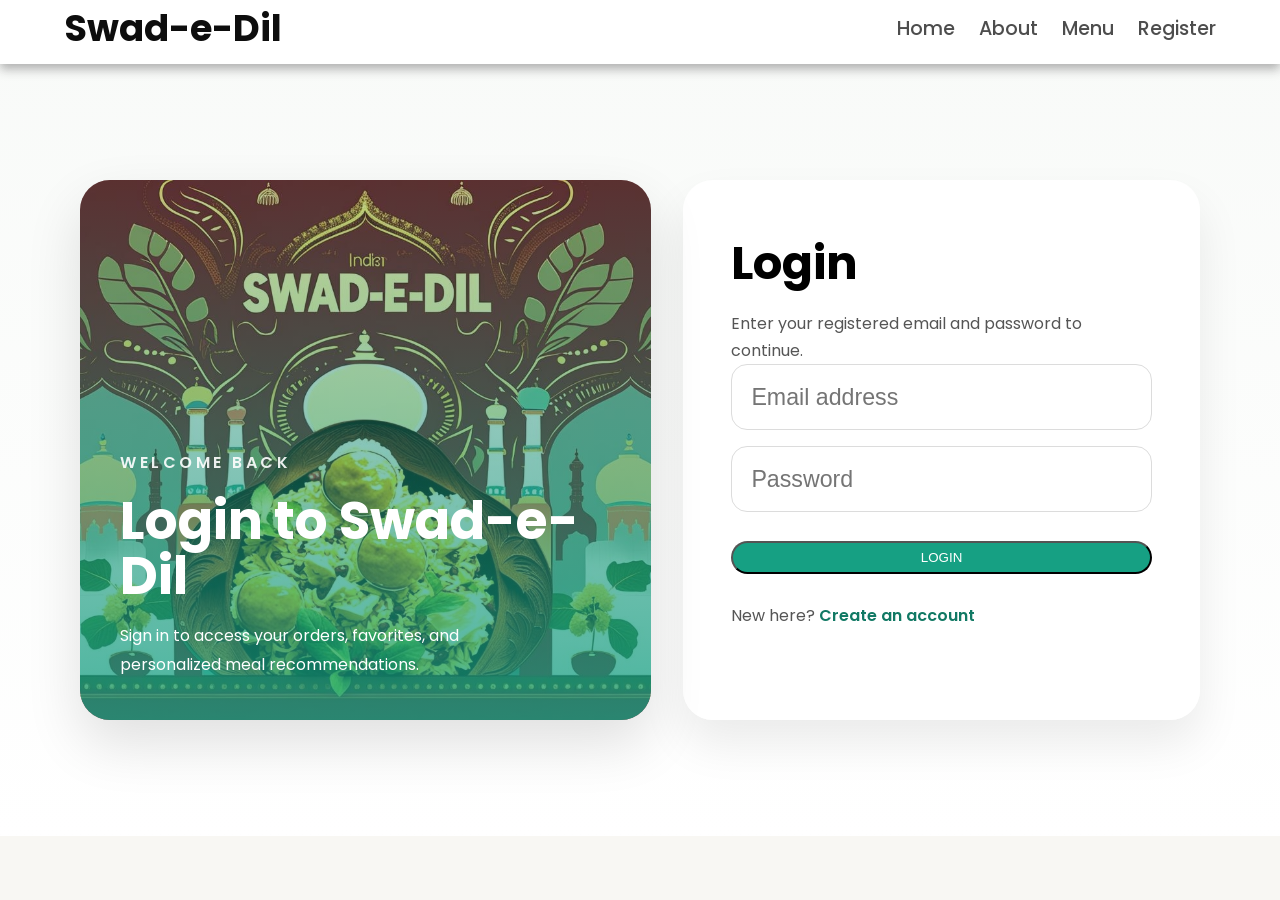
==== login.html @ 3ba06d09 "update the code" ====
<!DOCTYPE html>
<html lang="en">

<head>
  <meta charset="UTF-8" />
  <meta http-equiv="X-UA-Compatible" content="IE=edge" />
  <meta name="viewport" content="width=device-width, initial-scale=1.0" />
  <title>Login | Swad-e-Dil</title>
  <link rel="icon" type="image/jpeg" href="assets/Swad-e-dil_Logo.jpg" />
  <link rel="preconnect" href="https://fonts.googleapis.com" />
  <link rel="preconnect" href="https://fonts.gstatic.com" crossorigin />
  <link href="https://fonts.googleapis.com/css2?family=Poppins:wght@400;500;600;700&display=swap" rel="stylesheet" />
  <link rel="stylesheet" href="css/style.css" />
  <link rel="stylesheet" href="https://cdnjs.cloudflare.com/ajax/libs/font-awesome/6.5.0/css/all.min.css" />
</head>

<body>
  <nav class="navbar">
    <div class="navbar-container container">
      <input type="checkbox" id="menu-toggle" />
      <label for="menu-toggle" class="hamburger-lines" aria-label="Toggle navigation menu">
        <span class="line line1"></span>
        <span class="line line2"></span>
        <span class="line line3"></span>
      </label>
      <ul class="menu-items">
        <li><a href="index.html#home">Home</a></li>
        <li><a href="index.html#about">About</a></li>
        <li><a href="index.html#food-menu">Menu</a></li>
        <li><a href="register.html">Register</a></li>
      </ul>
      <h1 class="logo">Swad-e-Dil</h1>
    </div>
  </nav>

  <section class="auth-page">
    <div class="auth-container container">
      <div class="auth-layout">
        <div class="auth-hero">
          <img src="assets/portfolio banner.jpg" alt="Swad-e-Dil food presentation" />
          <div class="hero-overlay">
            <p>Welcome back</p>
            <h2>Login to Swad-e-Dil</h2>
            <p>Sign in to access your orders, favorites, and personalized meal recommendations.</p>
          </div>
        </div>
        <div class="auth-panel">
          <h2>Login</h2>
          <p class="form-subtitle">Enter your registered email and password to continue.</p>
          <form id="login-form" novalidate>
            <input type="email" id="login-email" placeholder="Email address" required />
            <input type="password" id="login-password" placeholder="Password" required />
            <button type="submit" class="btn btn-primary">Login</button>
          </form>
          <p class="auth-footer">New here? <a href="register.html">Create an account</a></p>
        </div>
      </div>
    </div>
  </section>

  <div id="toast" class="toast-message hidden"></div>
  <script src="js/main.js" defer></script>
</body>

</html>
---- css/style.css ----
/* RESET */
*,
*::after,
*::before {
  box-sizing: border-box;
  padding: 0;
  margin: 0;
}

html {
  scroll-behavior: smooth;
}

.html {
  font-size: 62.5%;
}

body {
  font-family: "Poppins", sans-serif;
  background: #f8f7f3;
}

/* UTILITY CLASSES */
.container {
  max-width: 1200px;
  width: 90%;
  margin: auto;
}

.btn {
  display: inline-block;
  padding: 0.5em 1.5em;
  text-decoration: none;
  border-radius: 50px;
  cursor: pointer;
  outline: none;
  margin-top: 1em;
  text-transform: uppercase;
  font-weight: small;
}

.btn-primary {
  color: #fff;
  background: #16a083;
}

.btn-primary:hover {
  background: #117964;
  transition: background 0.3s ease-in-out;
}

.btn-secondary {
  display: inline-block;
  padding: 0.55em 1.5em;
  text-decoration: none;
  border-radius: 50px;
  cursor: pointer;
  outline: none;
  margin-top: 1em;
  background: #444;
  color: #fff;
  border: 1px solid transparent;
  transition: all 0.25s ease;
}

.btn-secondary:hover {
  background: #2f2f2f;
}

.auth-actions {
  display: flex;
  gap: 0.8rem;
  align-items: center;
}

.auth-page {
  padding: 8rem 0 4rem;
  min-height: calc(100vh - 64px);
  background: linear-gradient(180deg, #f8faf8 0%, #fff 100%);
  display: flex;
  align-items: center;
}

.auth-container {
  display: flex;
  justify-content: center;
  align-items: center;
  width: 100%;
}

.auth-layout {
  display: grid;
  grid-template-columns: 1.05fr 0.95fr;
  gap: 2rem;
  width: min(1120px, 100%);
}

.auth-hero {
  position: relative;
  min-height: 540px;
  border-radius: 30px;
  overflow: hidden;
  box-shadow: 0 24px 55px rgba(0, 0, 0, 0.12);
}

.auth-hero img {
  width: 100%;
  height: 100%;
  object-fit: cover;
  display: block;
}

.hero-overlay {
  position: absolute;
  inset: 0;
  background: linear-gradient(180deg, rgba(18, 83, 65, 0.24), rgba(22, 160, 131, 0.78));
  color: #ffffff;
  display: flex;
  flex-direction: column;
  justify-content: flex-end;
  gap: 1.2rem;
  padding: 2.5rem;
}

.hero-overlay p:first-child {
  text-transform: uppercase;
  letter-spacing: 0.22em;
  font-weight: 600;
  opacity: 0.9;
}

.hero-overlay h2 {
  font-size: 3.25rem;
  margin: 0;
  line-height: 1.05;
}

.hero-overlay p:last-child {
  max-width: 360px;
  line-height: 1.8;
}

.auth-panel {
  width: 100%;
  padding: 3rem;
  background: rgba(255, 255, 255, 0.98);
  border-radius: 30px;
  box-shadow: 0 24px 45px rgba(0, 0, 0, 0.08);
}

.auth-panel h2 {
  font-size: 2.9rem;
  margin-bottom: 0.75rem;
}

.form-subtitle {
  color: #5e6f61;
  margin-bottom: 2rem;
  line-height: 1.75;
}

.auth-panel p {
  color: #555;
  margin-bottom: 0;
  line-height: 1.7;
}

.auth-panel form {
  display: grid;
  gap: 1rem;
}

.auth-panel input {
  width: 100%;
  padding: 1.15rem 1.2rem;
  border-radius: 16px;
  border: 1px solid #dcdcdc;
  outline: none;
  font-size: 1.45rem;
  transition: border-color 0.25s ease, box-shadow 0.25s ease;
}

.auth-panel input:focus {
  border-color: #117964;
  box-shadow: 0 0 0 4px rgba(17, 121, 100, 0.1);
}

.auth-footer {
  margin-top: 1.75rem;
  color: #555;
}

.auth-footer a {
  color: #117964;
  font-weight: 600;
}

@media (max-width: 1024px) {
  .auth-layout {
    grid-template-columns: 1fr;
  }

  .auth-hero {
    min-height: 380px;
  }
}

@media (max-width: 900px) {
  .auth-page {
    padding-top: 6rem;
  }

  .auth-actions {
    width: 100%;
    justify-content: flex-end;
  }
}

.auth-footer a {
  color: #117964;
  text-decoration: none;
  font-weight: 600;
}

.dashboard-page {
  padding: 10rem 0 4rem 0;
  min-height: 100vh;
  background: #f7faf4;
}

.dashboard-header {
  padding: 2rem 0;
}

.dashboard-header .small {
  color: #666;
  font-weight: 600;
  margin-bottom: 0.5rem;
}

.dashboard-header h1 {
  font-size: 3.4rem;
  margin-bottom: 0.75rem;
}

.dashboard-grid {
  display: grid;
  grid-template-columns: repeat(2, minmax(250px, 1fr));
  gap: 1.8rem;
  margin-top: 2rem;
}

.dashboard-card {
  background: #fff;
  border-radius: 24px;
  padding: 2rem;
  box-shadow: 0 18px 35px rgba(0, 0, 0, 0.08);
}

.dashboard-card h3 {
  margin-bottom: 1rem;
  font-size: 2rem;
}

.dashboard-card ul {
  list-style: disc inside;
  color: #555;
  line-height: 1.8;
}

.dashboard-card p {
  color: #555;
  line-height: 1.8;
}

@media (max-width: 1024px) {
  .navbar-container {
    flex-wrap: wrap;
    gap: 1rem;
  }

  .auth-actions {
    margin-left: auto;
  }

  .dashboard-grid {
    grid-template-columns: 1fr;
  }
}

.user-actions {
  display: flex;
  gap: 1rem;
  align-items: center;
}

.cart-btn {
  position: relative;
  background: #117964;
  color: #fff;
  border: none;
  padding: 0.8rem;
  border-radius: 50%;
  cursor: pointer;
  font-size: 1.2rem;
  transition: background 0.3s ease;
}

.cart-btn:hover {
  background: #0e5a4f;
}

.cart-count {
  position: absolute;
  top: -5px;
  right: -5px;
  background: #c0392b;
  color: #fff;
  border-radius: 50%;
  padding: 0.2rem 0.5rem;
  font-size: 0.8rem;
  font-weight: bold;
}

.profile-dropdown {
  position: relative;
}

.profile-btn {
  background: none;
  border: none;
  color: #444;
  cursor: pointer;
  display: flex;
  align-items: center;
  gap: 0.5rem;
  font-size: 1rem;
  padding: 0.5rem;
  border-radius: 8px;
  transition: background 0.3s ease;
}

.profile-btn:hover {
  background: rgba(17, 121, 100, 0.1);
}

.profile-menu {
  position: absolute;
  top: 100%;
  right: 0;
  background: #fff;
  border: 1px solid #ddd;
  border-radius: 8px;
  box-shadow: 0 8px 16px rgba(0, 0, 0, 0.1);
  min-width: 150px;
  display: none;
  z-index: 100;
}

.profile-menu a,
.profile-menu button {
  display: block;
  width: 100%;
  padding: 0.75rem 1rem;
  text-decoration: none;
  color: #444;
  border: none;
  background: none;
  text-align: left;
  cursor: pointer;
  transition: background 0.3s ease;
}

.profile-menu a:hover,
.profile-menu button:hover {
  background: #f5f5f5;
}

.add-to-cart-btn {
  background: #117964;
  color: #fff;
  border: none;
  padding: 0.5rem 1rem;
  border-radius: 8px;
  cursor: pointer;
  font-size: 0.9rem;
  margin-top: 0.5rem;
  transition: background 0.3s ease;
}

.add-to-cart-btn:hover {
  background: #0e5a4f;
}

.cart-modal {
  position: fixed;
  top: 0;
  left: 0;
  width: 100%;
  height: 100%;
  background: rgba(0, 0, 0, 0.5);
  display: none;
  justify-content: center;
  align-items: center;
  z-index: 1000;
}

.cart-content {
  background: #fff;
  border-radius: 12px;
  width: 90%;
  max-width: 500px;
  max-height: 80vh;
  overflow-y: auto;
}

.cart-header {
  display: flex;
  justify-content: space-between;
  align-items: center;
  padding: 1rem;
  border-bottom: 1px solid #ddd;
}

.close-btn {
  background: none;
  border: none;
  font-size: 1.5rem;
  cursor: pointer;
}

.cart-items {
  padding: 1rem;
  max-height: 300px;
  overflow-y: auto;
}

.cart-item {
  display: flex;
  justify-content: space-between;
  align-items: center;
  padding: 0.5rem 0;
  border-bottom: 1px solid #eee;
}

.cart-item:last-child {
  border-bottom: none;
}

.cart-item-info {
  flex: 1;
}

.cart-item-controls {
  display: flex;
  align-items: center;
  gap: 0.5rem;
}

.cart-item-controls button {
  background: #ddd;
  border: none;
  padding: 0.2rem 0.5rem;
  cursor: pointer;
  border-radius: 4px;
}

.payment-section {
  padding: 1rem;
  border-top: 1px solid #ddd;
  background: #f9f9f9;
}

.payment-section h4 {
  margin: 0 0 1rem 0;
  color: #333;
  font-size: 1.1rem;
}

.payment-methods {
  display: grid;
  grid-template-columns: 1fr 1fr;
  gap: 0.5rem;
}

.payment-option {
  display: flex;
  align-items: center;
  padding: 0.75rem;
  border: 2px solid #e0e0e0;
  border-radius: 8px;
  cursor: pointer;
  transition: all 0.3s ease;
  background: white;
}

.payment-option:hover {
  border-color: #ffd700;
  background: #fffef7;
}

.payment-option input[type="radio"] {
  display: none;
}

.payment-option input[type="radio"]:checked + i + span {
  color: #ffd700;
  font-weight: bold;
}

.payment-option input[type="radio"]:checked ~ * {
  color: #ffd700;
}

.payment-option {
  position: relative;
  margin-right: 0.5rem;
  font-size: 1.2rem;
  color: #666;
  transition: color 0.3s ease;
}

.payment-option span {
  font-size: 0.9rem;
  color: #666;
  transition: color 0.3s ease;
}

@media (max-width: 600px) {
  .payment-methods {
    grid-template-columns: 1fr;
  }

  .payment-option {
    padding: 0.6rem;
  }

  .payment-option i {
    font-size: 1rem;
  }

  .payment-option span {
    font-size: 0.85rem;
  }
}

.cart-footer {
  padding: 1rem;
  border-top: 1px solid #ddd;
  display: flex;
  justify-content: space-between;
  align-items: center;
}

@media (max-width: 900px) {
  .user-actions {
    flex-direction: column;
    gap: 0.5rem;
  }

  .profile-menu {
    right: auto;
    left: 0;
  }
}

/* GLOW EFFECTS */
.glow-on-hover {
  transition: box-shadow 0.3s ease-in-out;
}

.glow-on-hover:hover {
  box-shadow: 0 0 10px rgba(255, 215, 0, 0.6),
    0 0 20px rgba(255, 215, 0, 0.5),
    0 0 30px rgba(255, 215, 0, 0.4);
}

.main-card-title {
  position: relative;
  transition: text-shadow 0.3s ease-in-out;
}

.main-card-title:hover {
  text-shadow: 0 0 5px #ffd700, 0 0 10px #ffd700;
}

/* NAVBAR DESIGNING */
.navbar input[type="checkbox"],
.navbar .hamburger-lines {
  display: none;
}

.hamburger-lines {
  display: flex;
  flex-direction: column;
  justify-content: space-between;
  width: 2.2rem;
  height: 1.8rem;
  cursor: pointer;
}

.hamburger-lines .line {
  display: block;
  width: 100%;
  height: 3px;
  border-radius: 3px;
  background: #444;
  transition: transform 0.3s ease, opacity 0.3s ease;
}

.navbar {
  box-shadow: 0px 5px 10px 0px #aaa;
  position: fixed;
  width: 100%;
  background: #fff;
  color: #000;
  opacity: 0.95;
  height: 64px;
  z-index: 12;
}

.navbar-container {
  display: flex;
  justify-content: space-between;
  height: 64px;
  align-items: center;
}

.menu-items {
  order: 2;
  display: flex;
}

.menu-items li {
  list-style: none;
  margin-left: 1.5rem;
  margin-bottom: 0.5rem;
  font-size: 1.2rem;
}

.menu-items a {
  text-decoration: none;
  color: #444;
  font-weight: 500;
  transition: color 0.3s ease-in-out;
}

.menu-items a:hover {
  color: #117964;
}

.logo {
  order: 1;
  font-size: 2.3rem;
  margin-bottom: 0.5rem;
}

/* SHOWCASE SITE */
.showcase-area {
  height: 50vh;
  background: linear-gradient(rgba(240, 240, 240, 0.144),
      rgba(255, 255, 255, 0.336)),
    url("assets/cover\ photo.jpg");
  background-size: cover;
  background-position: center;
  background-repeat: no-repeat;
}

.showcase-container {
  display: flex;
  flex-direction: column;
  align-items: center;
  justify-content: center;
  height: 100%;
  font-size: 1.6rem;
}

.main-title {
  text-transform: uppercase;
  margin-top: 1.5em;
}

/* ABOUT US */
#about {
  padding: 50px 0;
  background: #f5f5f7;
}

.about-wrapper {
  display: flex;
  flex-wrap: wrap;
}

#about h2 {
  font-size: 2.3rem;
}

#about p {
  font-size: 1.2rem;
  color: #555;
}

#about .small {
  font-size: 1.2rem;
  color: #666;
  font-weight: 600;
}

.about-img {
  flex: 1 1 400px;
  padding: 30px;
  transform: translateX(150%);
  animation: about-img-animation 1s ease-in-out forwards;
}

@keyframes about-img-animation {
  100% {
    transform: translate(0);
  }
}

.about-text {
  flex: 1 1 400px;
  padding: 30px;
  margin: auto;
  transform: translate(-150%);
  animation: about-text-animation 1s ease-in-out forwards;
}

@keyframes about-text-animation {
  100% {
    transform: translate(0);
  }
}

.about-img img {
  display: block;
  height: 400px;
  max-width: 100%;
  margin: auto;
  object-fit: cover;
  object-position: right;
}

/* FOOD CATEGORY */
#food {
  padding: 5rem 0 10rem 0;
}

#food h2 {
  text-align: center;
  font-size: 2.5rem;
  font-weight: 400;
  margin-bottom: 40px;
  text-transform: uppercase;
  color: #555;
}

.food-container {
  display: flex;
  justify-content: space-between;
}

.food-container img {
  display: block;
  width: 100%;
  margin: auto;
  max-height: 300px;
  object-fit: cover;
  object-position: center;
}

.img-container {
  margin: 0 1rem;
  position: relative;
}

.img-content {
  position: absolute;
  top: 70%;
  left: 50%;
  transform: translate(-50%, -50%);
  opacity: 0;
  z-index: 2;
  text-align: center;
  transition: all 0.3s ease-in-out 0.1s;
}

.img-content h3 {
  color: #fff;
  font-size: 2.2rem;
}

.img-content a {
  font-size: 1.2rem;
}

.img-container::after {
  content: "";
  display: block;
  position: absolute;
  top: 0;
  left: 0;
  width: 100%;
  height: 100%;
  background: rgba(0, 0, 0, 0.871);
  opacity: 0;
  z-index: 1;
  transform: scaleY(0);
  transform-origin: 100% 100%;
  transition: all 0.3s ease-in-out;
}

.img-container:hover::after {
  opacity: 1;
  transform: scaleY(1);
}

.img-container:hover .img-content {
  opacity: 1;
  top: 40%;
}

/* FOOD MENU CARDS */
.food-menu-heading {
  text-align: center;
  font-size: 3.4rem;
  font-weight: 400;
  color: #666;
}

.menu-tools {
  display: flex;
  justify-content: space-between;
  align-items: center;
  flex-wrap: wrap;
  gap: 1rem;
  margin-top: 1.5rem;
  padding-bottom: 1rem;
}

.menu-filter {
  display: flex;
  flex-wrap: wrap;
  gap: 0.75rem;
  justify-content: center;
}

.filter-btn {
  border: 1px solid #ddd;
  background: #f4f4f4;
  color: #444;
  border-radius: 50px;
  padding: 0.8rem 1.4rem;
  cursor: pointer;
  transition: all 0.25s ease;
}

.filter-btn:hover,
.filter-btn.active {
  background: #117964;
  color: #fff;
  border-color: #117964;
}

.menu-search input {
  width: 280px;
  max-width: 100%;
  padding: 0.95rem 1rem;
  border-radius: 50px;
  border: 1px solid #ddd;
  outline: none;
}

.food-menu-container {
  display: flex;
  flex-wrap: wrap;
  padding: 50px 0px 30px 0px;
}

.food-menu-container img {
  display: block;
  width: 250px;
  height: 250px;
  border-radius: 50%;
  object-fit: cover;
  object-position: center;
}

.food-menu-item {
  display: flex;
  flex: 1 1 600px;
  justify-content: space-evenly;
  margin-bottom: 3rem;
}

.food-description {
  margin: auto 1.5rem;
}

.food-title {
  font-size: 1.8rem;
  font-weight: 400;
  color: #444;
}

.food-description p {
  font-size: 1.4rem;
  color: #555;
  font-weight: 500;
}

.food-description .food-price {
  color: #117964;
  font-weight: 700;
}

/* TESTIMONIALS */
#testimonials {
  padding: 5rem 0;
  background: rgba(243, 243, 243);
}

.testimonial-title {
  text-align: center;
  font-size: 2.8rem;
  font-weight: 400;
  color: #555;
}

.testimonial-container {
  display: flex;
  justify-content: space-between;
  font-size: 1.4rem;
  padding: 1rem;
}

.testimonial-box {
  text-align: center;
  padding: 1rem;
}

.testimonial-box .checked {
  color: #ff9529;
}

.testimonial-box .testimonial-text {
  margin: 1rem 0;
  color: #444;
}

.customer-photo img {
  display: block;
  width: 150px;
  height: 150px;
  object-fit: cover;
  object-position: center;
  border-radius: 50%;
  margin: auto;
}

/* CONTACT FORM */
#contact {
  padding: 5rem 0;
  background: rgb(226, 226, 226);
}

.contact-container {
  display: flex;
  background: #fff;
}

.contact-img {
  width: 50%;
}

.contact-img img {
  display: block;
  height: 400px;
  width: 100%;
  object-position: center;
  object-fit: cover;
}

.form-container {
  padding: 1rem;
  width: 50%;
  margin: auto;
}

.form-container input,
.form-container textarea {
  display: block;
  width: 100%;
  border: none;
  border-bottom: 2px solid #ddd;
  padding: 1rem 0;
  outline: none;
  margin-bottom: 1rem;
  color: #444;
  font-weight: 500;
  resize: none;
}

.form-container h2 {
  font-size: 2.7rem;
  font-weight: 500;
  color: #444;
  margin-bottom: 1rem;
  margin-top: -1.2rem;
}

.form-container a {
  font-size: 1.3rem;
}

/* FOOTER SECTION */
footer {
  background: #222;
  color: #ccc;
  padding: 2rem;
  text-align: center;
}

.footer-content {
  display: flex;
  flex-wrap: wrap;
  justify-content: space-around;
  margin-bottom: 1rem;
}

footer ul {
  list-style: none;
  padding: 0;
  margin: 0;
}

footer li {
  margin: 5px 0;
}

footer a {
  color: #ccc;
  margin: 0 0.5rem;
  text-decoration: none;
}

footer .social-links {
  margin-top: 10px;
}

footer .social-links a {
  color: #ccc;
  font-size: 1.5rem;
  margin: 0 10px;
  transition: color 0.3s;
}

/* SOCIAL ICON COLORS */
.social-links a i {
  font-size: 20px;
  margin-right: 15px;
  transition: color 0.3s ease;
}

a.facebook i {
  color: #1877F2;
}

a.facebook:hover i {
  color: #0e5aaf;
}

a.instagram i {
  color: #E4405F;
}

a.instagram:hover i {
  color: #c32aa3;
}

a.x i {
  color: #000000;
}

a.x:hover i {
  color: #555555;
}

a.linkedin i {
  color: #0077B5;
}

a.linkedin:hover i {
  color: #005582;
}

a.whatsapp i {
  color: #25D366;
}

.toast-message {
  position: fixed;
  right: 1.5rem;
  bottom: 1.5rem;
  background: #117964;
  color: #fff;
  padding: 1rem 1.2rem;
  border-radius: 50px;
  box-shadow: 0 12px 25px rgba(0, 0, 0, 0.16);
  z-index: 100;
  opacity: 1;
  transform: translateY(0);
  transition: opacity 0.3s ease, transform 0.3s ease;
}

.toast-message.hidden {
  opacity: 0;
  transform: translateY(20px);
  pointer-events: none;
}

.toast-message.error {
  background: #c0392b;
}

.back-to-top {
  position: fixed;
  right: 1.5rem;
  bottom: 1.5rem;
  width: 45px;
  height: 45px;
  border: none;
  border-radius: 50%;
  background: #117964;
  color: #fff;
  cursor: pointer;
  display: flex;
  align-items: center;
  justify-content: center;
  box-shadow: 0 12px 25px rgba(0, 0, 0, 0.16);
  opacity: 0;
  visibility: hidden;
  transition: opacity 0.3s ease, transform 0.3s ease, visibility 0.3s ease;
}

.back-to-top.visible {
  opacity: 1;
  visibility: visible;
  transform: translateY(-5px);
}

.active-link {
  color: #117964 !important;
  font-weight: 700;
}

@media (max-width: 1024px) {
  .food-menu-container img {
    max-width: 320px;
  }
}

@media (max-width: 900px) {
  .navbar input[type="checkbox"],
  .navbar .hamburger-lines {
    display: block;
  }

  .navbar-container {
    justify-content: space-between;
  }

  .menu-items {
    display: none;
    position: absolute;
    top: 64px;
    left: 0;
    right: 0;
    background: #fff;
    padding: 2rem 1.5rem;
    flex-direction: column;
    gap: 1.2rem;
    box-shadow: 0 18px 35px rgba(0, 0, 0, 0.12);
    z-index: 10;
  }

  .menu-items li {
    margin-left: 0;
  }

  .navbar input[type="checkbox"]:checked + .hamburger-lines .line1 {
    transform: translateY(8px) rotate(45deg);
  }

  .navbar input[type="checkbox"]:checked + .hamburger-lines .line2 {
    opacity: 0;
  }

  .navbar input[type="checkbox"]:checked + .hamburger-lines .line3 {
    transform: translateY(-8px) rotate(-45deg);
  }

  .navbar input[type="checkbox"]:checked ~ .menu-items {
    display: flex;
  }

  .contact-container,
  .testimonial-container {
    flex-direction: column;
    gap: 2rem;
  }

  .contact-img,
  .form-container {
    width: 100%;
  }

  .food-menu-item {
    flex-direction: column;
    gap: 1.5rem;
  }

  .food-description {
    margin: 0;
  }
}

a.whatsapp:hover i {
  color: #128C7E;
}

/* MEDIA QUERIES */
@media (max-width: 768px) {
  .navbar {
    opacity: 0.95;
  }

  .navbar-container input[type="checkbox"],
  .navbar-container .hamburger-lines {
    display: block;
  }

  .navbar-container {
    display: block;
    position: relative;
    height: 64px;
  }

  .navbar-container input[type="checkbox"] {
    position: absolute;
    height: 32px;
    width: 30px;
    top: 20px;
    left: 20px;
    z-index: 5;
    opacity: 0;
  }

  .navbar-container .hamburger-lines {
    height: 23px;
    width: 35px;
    position: absolute;
    top: 17px;
    left: 20px;
    z-index: 2;
    display: flex;
    flex-direction: column;
    justify-content: space-between;
  }

  .navbar-container .hamburger-lines .line {
    height: 4px;
    width: 100%;
    border-radius: 10px;
    background: #333;
  }

  .navbar-container input:checked~.menu-items {
    transform: translateX(0);
  }

  .navbar-container input:checked~.hamburger-lines .line1 {
    transform: rotate(35deg);
  }

  .navbar-container input:checked~.hamburger-lines .line2 {
    transform: scaleY(0);
  }

  .navbar-container input:checked~.hamburger-lines .line3 {
    transform: rotate(-35deg);
  }

  .navbar .menu-items {
    padding-top: 100px;
    background: #fff;
    height: 100vh;
    max-width: 300px;
    transform: translate(-150%);
    flex-direction: column;
    margin-left: -40px;
    padding-left: 50px;
    transition: transform 0.5s ease-in-out;
    box-shadow: 5px 0px 10px 0px #aaa;
  }

  .navbar .menu-items li {
    margin-bottom: 1.5rem;
    font-size: 1.3rem;
    font-weight: 500;
  }

  .logo {
    position: absolute;
    top: 5px;
    right: 15px;
    font-size: 2rem;
  }

  .food-container {
    flex-direction: column;
    align-items: stretch;
  }

  .food-type:not(:last-child) {
    margin-bottom: 3rem;
  }

  .food-type {
    box-shadow: 5px 5px 10px 0 #aaa;
  }

  .img-container {
    margin: 0;
  }
}

@media (max-width: 500px) {
  html {
    font-size: 65%;
  }

  .navbar .menu-items li {
    font-size: 1.6rem;
  }

  .testimonial-container {
    flex-direction: column;
    text-align: center;
  }

  .food-menu-container img {
    margin: auto;
  }

  .food-menu-item {
    flex-direction: column;
    text-align: center;
  }

  .form-container {
    width: 90%;
  }

  .contact-container {
    flex-direction: column;
  }

  .contact-img {
    width: 90%;
    margin: 3rem auto;
  }

  .logo {
    top: 6px;
    right: 15px;
    font-size: 3rem;
  }

  .navbar .menu-items li {
    margin-bottom: 2.5rem;
    font-size: 1.8rem;
    font-weight: 500;
  }
}

@media (min-width: 769px) and (max-width: 1200px) {
  .img-container h3 {
    font-size: 1.5rem;
  }

  .img-container .btn {
    font-size: 0.7rem;
  }
}

@media (orientation: landscape) and (max-height: 500px) {
  .showcase-area {
    height: 50vmax;
  }
}
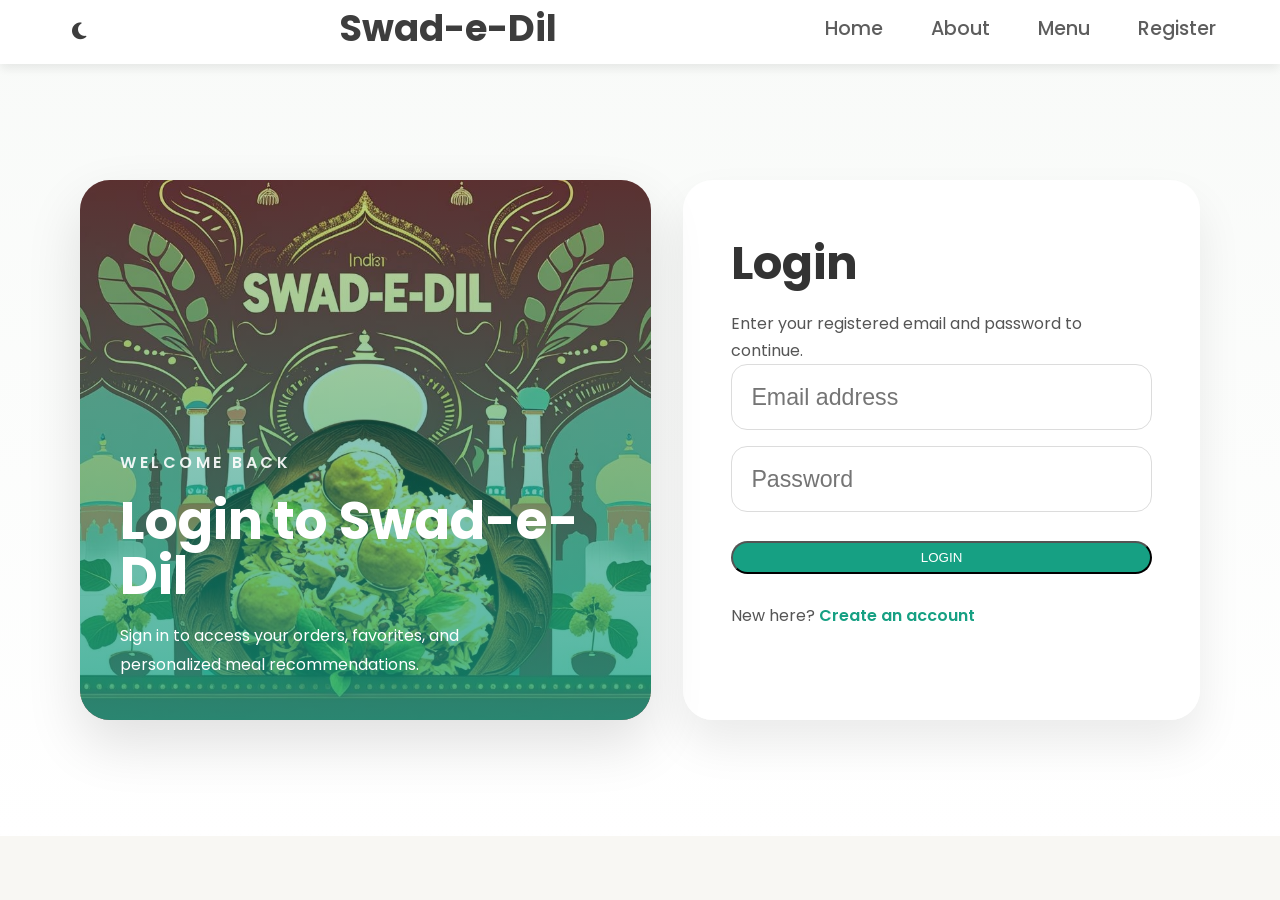
==== commit ef88a537: "update the code" ====
--- a/login.html
+++ b/login.html
@@ -11,6 +11,7 @@
   <link rel="preconnect" href="https://fonts.gstatic.com" crossorigin />
   <link href="https://fonts.googleapis.com/css2?family=Poppins:wght@400;500;600;700&display=swap" rel="stylesheet" />
   <link rel="stylesheet" href="css/style.css" />
+  <link rel="stylesheet" href="css/responsive.css" />
   <link rel="stylesheet" href="https://cdnjs.cloudflare.com/ajax/libs/font-awesome/6.5.0/css/all.min.css" />
 </head>
 
@@ -30,6 +31,11 @@
         <li><a href="register.html">Register</a></li>
       </ul>
       <h1 class="logo">Swad-e-Dil</h1>
+      <div class="user-actions">
+        <button id="theme-toggle" class="theme-toggle" aria-label="Toggle dark mode">
+          <i class="fas fa-moon"></i>
+        </button>
+      </div>
     </div>
   </nav>
 
@@ -59,7 +65,7 @@
   </section>
 
   <div id="toast" class="toast-message hidden"></div>
-  <script src="js/main.js" defer></script>
+  <script src="js/app.js" defer></script>
 </body>
 
 </html>
--- a/css/style.css
+++ b/css/style.css
@@ -7,6 +7,42 @@
   margin: 0;
 }
 
+:root {
+  /* Light theme colors */
+  --bg-primary: #f8f7f3;
+  --bg-secondary: #ffffff;
+  --bg-tertiary: rgba(255, 255, 255, 0.98);
+  --text-primary: #333333;
+  --text-secondary: #555555;
+  --text-muted: #5e6f61;
+  --border-color: #dcdcdc;
+  --shadow-color: rgba(0, 0, 0, 0.08);
+  --accent-color: #16a083;
+  --accent-hover: #117964;
+  --card-bg: rgba(255, 255, 255, 0.98);
+  --nav-bg: rgba(255, 255, 255, 0.95);
+  --gradient-start: #f8faf8;
+  --gradient-end: #fff;
+}
+
+[data-theme="dark"] {
+  /* Dark theme colors */
+  --bg-primary: #1a1a1a;
+  --bg-secondary: #2d2d2d;
+  --bg-tertiary: #2d2d2d;
+  --text-primary: #ffffff;
+  --text-secondary: #cccccc;
+  --text-muted: #aaaaaa;
+  --border-color: #444444;
+  --shadow-color: rgba(0, 0, 0, 0.3);
+  --accent-color: #16a083;
+  --accent-hover: #117964;
+  --card-bg: #2d2d2d;
+  --nav-bg: rgba(45, 45, 45, 0.95);
+  --gradient-start: #1a1a1a;
+  --gradient-end: #2d2d2d;
+}
+
 html {
   scroll-behavior: smooth;
 }
@@ -17,7 +53,17 @@
 
 body {
   font-family: "Poppins", sans-serif;
-  background: #f8f7f3;
+  background: var(--bg-primary);
+  color: var(--text-primary);
+  transition: background 0.3s ease, color 0.3s ease;
+}
+
+section {
+  border-bottom: 1px solid var(--border-color);
+}
+
+section:last-of-type {
+  border-bottom: none;
 }
 
 /* UTILITY CLASSES */
@@ -41,11 +87,11 @@
 
 .btn-primary {
   color: #fff;
-  background: #16a083;
+  background: var(--accent-color);
 }
 
 .btn-primary:hover {
-  background: #117964;
+  background: var(--accent-hover);
   transition: background 0.3s ease-in-out;
 }
 
@@ -57,14 +103,15 @@
   cursor: pointer;
   outline: none;
   margin-top: 1em;
-  background: #444;
+  background: var(--bg-secondary);
+  color: var(--text-primary);
+  border: 1px solid var(--border-color);
+  transition: all 0.25s ease;
+}
+
+.btn-secondary:hover {
+  background: var(--accent-color);
   color: #fff;
-  border: 1px solid transparent;
-  transition: all 0.25s ease;
-}
-
-.btn-secondary:hover {
-  background: #2f2f2f;
 }
 
 .auth-actions {
@@ -76,7 +123,7 @@
 .auth-page {
   padding: 8rem 0 4rem;
   min-height: calc(100vh - 64px);
-  background: linear-gradient(180deg, #f8faf8 0%, #fff 100%);
+  background: linear-gradient(180deg, var(--gradient-start) 0%, var(--gradient-end) 100%);
   display: flex;
   align-items: center;
 }
@@ -143,9 +190,9 @@
 .auth-panel {
   width: 100%;
   padding: 3rem;
-  background: rgba(255, 255, 255, 0.98);
+  background: var(--card-bg);
   border-radius: 30px;
-  box-shadow: 0 24px 45px rgba(0, 0, 0, 0.08);
+  box-shadow: 0 24px 45px var(--shadow-color);
 }
 
 .auth-panel h2 {
@@ -154,13 +201,13 @@
 }
 
 .form-subtitle {
-  color: #5e6f61;
+  color: var(--text-muted);
   margin-bottom: 2rem;
   line-height: 1.75;
 }
 
 .auth-panel p {
-  color: #555;
+  color: var(--text-secondary);
   margin-bottom: 0;
   line-height: 1.7;
 }
@@ -174,50 +221,33 @@
   width: 100%;
   padding: 1.15rem 1.2rem;
   border-radius: 16px;
-  border: 1px solid #dcdcdc;
+  border: 1px solid var(--border-color);
   outline: none;
   font-size: 1.45rem;
   transition: border-color 0.25s ease, box-shadow 0.25s ease;
+  background: var(--bg-secondary);
+  color: var(--text-primary);
 }
 
 .auth-panel input:focus {
-  border-color: #117964;
+  border-color: var(--accent-color);
   box-shadow: 0 0 0 4px rgba(17, 121, 100, 0.1);
 }
 
 .auth-footer {
   margin-top: 1.75rem;
-  color: #555;
+  color: var(--text-secondary);
 }
 
 .auth-footer a {
-  color: #117964;
+  color: var(--accent-color);
   font-weight: 600;
 }
 
-@media (max-width: 1024px) {
-  .auth-layout {
-    grid-template-columns: 1fr;
-  }
-
-  .auth-hero {
-    min-height: 380px;
-  }
-}
-
-@media (max-width: 900px) {
-  .auth-page {
-    padding-top: 6rem;
-  }
-
-  .auth-actions {
-    width: 100%;
-    justify-content: flex-end;
-  }
-}
+
 
 .auth-footer a {
-  color: #117964;
+  color: var(--accent-color);
   text-decoration: none;
   font-weight: 600;
 }
@@ -225,7 +255,7 @@
 .dashboard-page {
   padding: 10rem 0 4rem 0;
   min-height: 100vh;
-  background: #f7faf4;
+  background: var(--bg-primary);
 }
 
 .dashboard-header {
@@ -233,7 +263,7 @@
 }
 
 .dashboard-header .small {
-  color: #666;
+  color: var(--text-muted);
   font-weight: 600;
   margin-bottom: 0.5rem;
 }
@@ -251,42 +281,34 @@
 }
 
 .dashboard-card {
-  background: #fff;
+  background: var(--card-bg);
   border-radius: 24px;
   padding: 2rem;
-  box-shadow: 0 18px 35px rgba(0, 0, 0, 0.08);
+  box-shadow: 0 18px 35px var(--shadow-color);
 }
 
 .dashboard-card h3 {
   margin-bottom: 1rem;
   font-size: 2rem;
+  color: var(--text-primary);
+}
+
+.dashboard-card h3 + p,
+.dashboard-card h3 + ul {
+  margin-bottom: 1rem;
 }
 
 .dashboard-card ul {
   list-style: disc inside;
-  color: #555;
+  color: var(--text-secondary);
   line-height: 1.8;
 }
 
 .dashboard-card p {
-  color: #555;
+  color: var(--text-secondary);
   line-height: 1.8;
 }
 
-@media (max-width: 1024px) {
-  .navbar-container {
-    flex-wrap: wrap;
-    gap: 1rem;
-  }
-
-  .auth-actions {
-    margin-left: auto;
-  }
-
-  .dashboard-grid {
-    grid-template-columns: 1fr;
-  }
-}
 
 .user-actions {
   display: flex;
@@ -296,7 +318,7 @@
 
 .cart-btn {
   position: relative;
-  background: #117964;
+  background: var(--accent-color);
   color: #fff;
   border: none;
   padding: 0.8rem;
@@ -307,7 +329,7 @@
 }
 
 .cart-btn:hover {
-  background: #0e5a4f;
+  background: var(--accent-hover);
 }
 
 .cart-count {
@@ -348,10 +370,10 @@
   position: absolute;
   top: 100%;
   right: 0;
-  background: #fff;
-  border: 1px solid #ddd;
+  background: var(--card-bg);
+  border: 1px solid var(--border-color);
   border-radius: 8px;
-  box-shadow: 0 8px 16px rgba(0, 0, 0, 0.1);
+  box-shadow: 0 8px 16px var(--shadow-color);
   min-width: 150px;
   display: none;
   z-index: 100;
@@ -373,11 +395,11 @@
 
 .profile-menu a:hover,
 .profile-menu button:hover {
-  background: #f5f5f5;
+  background: var(--bg-secondary);
 }
 
 .add-to-cart-btn {
-  background: #117964;
+  background: var(--accent-color);
   color: #fff;
   border: none;
   padding: 0.5rem 1rem;
@@ -406,12 +428,158 @@
 }
 
 .cart-content {
-  background: #fff;
+  background: var(--card-bg);
   border-radius: 12px;
   width: 90%;
   max-width: 500px;
   max-height: 80vh;
   overflow-y: auto;
+  color: var(--text-primary);
+}
+
+.profile-icon {
+  width: 42px;
+  height: 42px;
+  border-radius: 50%;
+  border: 2px solid var(--accent-color);
+  background: var(--accent-color);
+  color: #fff;
+  display: inline-flex;
+  align-items: center;
+  justify-content: center;
+  font-size: 1rem;
+  cursor: pointer;
+}
+
+.profile-icon span {
+  display: inline-flex;
+  align-items: center;
+  justify-content: center;
+  width: 100%;
+  height: 100%;
+  font-weight: 700;
+}
+
+.profile-panel {
+  position: fixed;
+  inset: 0;
+  display: flex;
+  justify-content: center;
+  align-items: center;
+  background: rgba(0, 0, 0, 0.35);
+  z-index: 1100;
+  padding: 1rem;
+}
+
+.profile-panel.hidden {
+  display: none;
+}
+
+.profile-panel-card {
+  width: min(460px, 100%);
+  background: var(--card-bg);
+  border-radius: 28px;
+  padding: 1.5rem;
+  box-shadow: 0 24px 60px var(--shadow-color);
+  color: var(--text-primary);
+}
+
+.profile-close {
+  position: absolute;
+  top: 1rem;
+  right: 1rem;
+  background: none;
+  font-size: 1.8rem;
+  color: var(--text-muted);
+}
+
+.profile-panel-header {
+  display: flex;
+  align-items: center;
+  gap: 1rem;
+  margin-bottom: 1.25rem;
+}
+
+.profile-avatar {
+  width: 76px;
+  height: 76px;
+  border-radius: 50%;
+  background: var(--accent-color);
+  display: flex;
+  align-items: center;
+  justify-content: center;
+  color: #fff;
+  font-size: 2.2rem;
+  font-weight: 700;
+}
+
+.profile-panel-header h3 {
+  margin-bottom: 0.25rem;
+  color: var(--text-primary);
+}
+
+.profile-panel-header p {
+  color: var(--text-muted);
+}
+
+.profile-panel-intro {
+  margin-bottom: 1.5rem;
+  color: var(--text-secondary);
+  line-height: 1.7;
+}
+
+.profile-stats {
+  display: grid;
+  grid-template-columns: repeat(3, minmax(0, 1fr));
+  gap: 1rem;
+  margin-bottom: 1.5rem;
+}
+
+.profile-stats div {
+  background: var(--bg-secondary);
+  border-radius: 18px;
+  padding: 1rem;
+  text-align: center;
+}
+
+.profile-stats strong {
+  display: block;
+  font-size: 1.4rem;
+  color: var(--accent-color);
+  margin-bottom: 0.25rem;
+}
+
+.profile-actions {
+  display: flex;
+  gap: 1rem;
+  flex-wrap: wrap;
+  margin-bottom: 1.5rem;
+}
+
+.profile-links {
+  display: grid;
+  gap: 1rem;
+}
+
+.profile-links a {
+  display: flex;
+  align-items: center;
+  gap: 0.75rem;
+  padding: 1rem 1rem;
+  border: 1px solid var(--border-color);
+  border-radius: 16px;
+  color: var(--text-primary);
+  text-decoration: none;
+  transition: background 0.25s ease, border-color 0.25s ease;
+}
+
+.profile-links a:hover {
+  background: var(--bg-secondary);
+  border-color: var(--accent-color);
+}
+
+.profile-links i {
+  color: #117964;
 }
 
 .cart-header {
@@ -440,7 +608,7 @@
   justify-content: space-between;
   align-items: center;
   padding: 0.5rem 0;
-  border-bottom: 1px solid #eee;
+  border-bottom: 1px solid var(--border-color);
 }
 
 .cart-item:last-child {
@@ -449,6 +617,7 @@
 
 .cart-item-info {
   flex: 1;
+  color: var(--text-primary);
 }
 
 .cart-item-controls {
@@ -458,22 +627,23 @@
 }
 
 .cart-item-controls button {
-  background: #ddd;
-  border: none;
+  background: var(--bg-secondary);
+  border: 1px solid var(--border-color);
   padding: 0.2rem 0.5rem;
   cursor: pointer;
   border-radius: 4px;
+  color: var(--text-primary);
 }
 
 .payment-section {
   padding: 1rem;
-  border-top: 1px solid #ddd;
-  background: #f9f9f9;
+  border-top: 1px solid var(--border-color);
+  background: var(--bg-secondary);
 }
 
 .payment-section h4 {
   margin: 0 0 1rem 0;
-  color: #333;
+  color: var(--text-primary);
   font-size: 1.1rem;
 }
 
@@ -487,16 +657,16 @@
   display: flex;
   align-items: center;
   padding: 0.75rem;
-  border: 2px solid #e0e0e0;
+  border: 2px solid var(--border-color);
   border-radius: 8px;
   cursor: pointer;
   transition: all 0.3s ease;
-  background: white;
+  background: var(--card-bg);
 }
 
 .payment-option:hover {
-  border-color: #ffd700;
-  background: #fffef7;
+  border-color: var(--accent-color);
+  background: var(--bg-secondary);
 }
 
 .payment-option input[type="radio"] {
@@ -504,45 +674,28 @@
 }
 
 .payment-option input[type="radio"]:checked + i + span {
-  color: #ffd700;
+  color: var(--accent-color);
   font-weight: bold;
 }
 
 .payment-option input[type="radio"]:checked ~ * {
-  color: #ffd700;
-}
-
-.payment-option {
+  color: var(--accent-color);
+}
+
+.payment-option i {
   position: relative;
   margin-right: 0.5rem;
   font-size: 1.2rem;
-  color: #666;
+  color: var(--text-secondary);
   transition: color 0.3s ease;
 }
 
 .payment-option span {
   font-size: 0.9rem;
-  color: #666;
+  color: var(--text-secondary);
   transition: color 0.3s ease;
 }
 
-@media (max-width: 600px) {
-  .payment-methods {
-    grid-template-columns: 1fr;
-  }
-
-  .payment-option {
-    padding: 0.6rem;
-  }
-
-  .payment-option i {
-    font-size: 1rem;
-  }
-
-  .payment-option span {
-    font-size: 0.85rem;
-  }
-}
 
 .cart-footer {
   padding: 1rem;
@@ -552,17 +705,6 @@
   align-items: center;
 }
 
-@media (max-width: 900px) {
-  .user-actions {
-    flex-direction: column;
-    gap: 0.5rem;
-  }
-
-  .profile-menu {
-    right: auto;
-    left: 0;
-  }
-}
 
 /* GLOW EFFECTS */
 .glow-on-hover {
@@ -604,31 +746,44 @@
   width: 100%;
   height: 3px;
   border-radius: 3px;
-  background: #444;
+  background: var(--text-secondary);
   transition: transform 0.3s ease, opacity 0.3s ease;
 }
 
 .navbar {
-  box-shadow: 0px 5px 10px 0px #aaa;
+  box-shadow: 0px 5px 10px 0px var(--shadow-color);
   position: fixed;
   width: 100%;
-  background: #fff;
-  color: #000;
+  background: var(--nav-bg);
+  color: var(--text-primary);
   opacity: 0.95;
   height: 64px;
   z-index: 12;
+  transition: background 0.3s ease, color 0.3s ease;
 }
 
 .navbar-container {
   display: flex;
   justify-content: space-between;
-  height: 64px;
-  align-items: center;
+  align-items: center;
+  flex-wrap: wrap;
+  gap: 0.75rem;
+  min-height: 64px;
 }
 
 .menu-items {
   order: 2;
   display: flex;
+  align-items: center;
+  gap: 1.5rem;
+}
+
+.user-actions {
+  display: flex;
+  gap: 0.8rem;
+  align-items: center;
+  flex-wrap: wrap;
+  justify-content: flex-end;
 }
 
 .menu-items li {
@@ -640,13 +795,13 @@
 
 .menu-items a {
   text-decoration: none;
-  color: #444;
+  color: var(--text-secondary);
   font-weight: 500;
   transition: color 0.3s ease-in-out;
 }
 
 .menu-items a:hover {
-  color: #117964;
+  color: var(--accent-color);
 }
 
 .logo {
@@ -655,18 +810,76 @@
   margin-bottom: 0.5rem;
 }
 
+/* Dark Mode Toggle */
+.theme-toggle {
+  background: none;
+  border: none;
+  cursor: pointer;
+  padding: 0.5rem;
+  border-radius: 50%;
+  transition: background 0.3s ease;
+  color: var(--text-primary);
+}
+
+.theme-toggle:hover {
+  background: var(--border-color);
+}
+
+.theme-toggle i {
+  font-size: 1.2rem;
+}
+
+/* Order Status */
+.order-status {
+  display: inline-block;
+  padding: 0.2rem 0.5rem;
+  border-radius: 12px;
+  font-size: 0.8rem;
+  font-weight: 600;
+  text-transform: uppercase;
+}
+
+.order-status.delivered {
+  background: #d4edda;
+  color: #155724;
+}
+
+.order-status.pending {
+  background: #fff3cd;
+  color: #856404;
+}
+
+.order-status.preparing {
+  background: #cce7ff;
+  color: #004085;
+}
+
 /* SHOWCASE SITE */
 .showcase-area {
+  position: relative;
   height: 50vh;
-  background: linear-gradient(rgba(240, 240, 240, 0.144),
-      rgba(255, 255, 255, 0.336)),
-    url("assets/cover\ photo.jpg");
-  background-size: cover;
-  background-position: center;
-  background-repeat: no-repeat;
+  background: linear-gradient(rgba(240, 240, 240, 0.144), rgba(255, 255, 255, 0.336));
+  overflow: hidden;
+}
+
+[data-theme="dark"] .showcase-area {
+  background: linear-gradient(rgba(45, 45, 45, 0.144), rgba(45, 45, 45, 0.336));
+}
+
+.showcase-area .showcase-bg {
+  position: absolute;
+  inset: 0;
+  width: 100%;
+  height: 100%;
+  object-fit: cover;
+  object-position: center;
+  z-index: 0;
+  opacity: 0.35;
 }
 
 .showcase-container {
+  position: relative;
+  z-index: 1;
   display: flex;
   flex-direction: column;
   align-items: center;
@@ -683,7 +896,7 @@
 /* ABOUT US */
 #about {
   padding: 50px 0;
-  background: #f5f5f7;
+  background: var(--bg-primary);
 }
 
 .about-wrapper {
@@ -693,16 +906,17 @@
 
 #about h2 {
   font-size: 2.3rem;
+  color: var(--text-primary);
 }
 
 #about p {
   font-size: 1.2rem;
-  color: #555;
+  color: var(--text-secondary);
 }
 
 #about .small {
   font-size: 1.2rem;
-  color: #666;
+  color: var(--text-muted);
   font-weight: 600;
 }
 
@@ -745,6 +959,7 @@
 /* FOOD CATEGORY */
 #food {
   padding: 5rem 0 10rem 0;
+  background: var(--bg-primary);
 }
 
 #food h2 {
@@ -753,7 +968,7 @@
   font-weight: 400;
   margin-bottom: 40px;
   text-transform: uppercase;
-  color: #555;
+  color: var(--text-primary);
 }
 
 .food-container {
@@ -821,12 +1036,17 @@
   top: 40%;
 }
 
+/* FOOD MENU SECTION */
+#food-menu {
+  background: var(--bg-primary);
+}
+
 /* FOOD MENU CARDS */
 .food-menu-heading {
   text-align: center;
   font-size: 3.4rem;
   font-weight: 400;
-  color: #666;
+  color: var(--text-primary);
 }
 
 .menu-tools {
@@ -847,9 +1067,9 @@
 }
 
 .filter-btn {
-  border: 1px solid #ddd;
-  background: #f4f4f4;
-  color: #444;
+  border: 1px solid var(--border-color);
+  background: var(--bg-secondary);
+  color: var(--text-primary);
   border-radius: 50px;
   padding: 0.8rem 1.4rem;
   cursor: pointer;
@@ -858,9 +1078,9 @@
 
 .filter-btn:hover,
 .filter-btn.active {
-  background: #117964;
+  background: var(--accent-color);
   color: #fff;
-  border-color: #117964;
+  border-color: var(--accent-color);
 }
 
 .menu-search input {
@@ -868,8 +1088,10 @@
   max-width: 100%;
   padding: 0.95rem 1rem;
   border-radius: 50px;
-  border: 1px solid #ddd;
+  border: 1px solid var(--border-color);
   outline: none;
+  background: var(--bg-secondary);
+  color: var(--text-primary);
 }
 
 .food-menu-container {
@@ -901,31 +1123,71 @@
 .food-title {
   font-size: 1.8rem;
   font-weight: 400;
-  color: #444;
+  color: var(--text-primary);
 }
 
 .food-description p {
   font-size: 1.4rem;
-  color: #555;
+  color: var(--text-secondary);
   font-weight: 500;
 }
 
 .food-description .food-price {
-  color: #117964;
+  color: var(--accent-color);
   font-weight: 700;
+}
+
+.food-actions {
+  display: flex;
+  gap: 1rem;
+  align-items: center;
+  margin-top: 1rem;
+}
+
+.favorite-btn {
+  background: none;
+  border: 2px solid var(--accent-color);
+  border-radius: 50%;
+  width: 40px;
+  height: 40px;
+  cursor: pointer;
+  display: flex;
+  align-items: center;
+  justify-content: center;
+  transition: all 0.3s ease;
+  color: var(--accent-color);
+}
+
+.favorite-btn:hover {
+  background: var(--accent-color);
+  color: white;
+  transform: scale(1.1);
+}
+
+.favorite-btn.favorited {
+  background: var(--accent-color);
+  color: white;
+}
+
+.favorite-btn.favorited i::before {
+  content: "\f004"; /* solid heart */
+}
+
+.favorite-btn i {
+  font-size: 1.2rem;
 }
 
 /* TESTIMONIALS */
 #testimonials {
   padding: 5rem 0;
-  background: rgba(243, 243, 243);
+  background: var(--bg-primary);
 }
 
 .testimonial-title {
   text-align: center;
   font-size: 2.8rem;
   font-weight: 400;
-  color: #555;
+  color: var(--text-primary);
 }
 
 .testimonial-container {
@@ -946,7 +1208,7 @@
 
 .testimonial-box .testimonial-text {
   margin: 1rem 0;
-  color: #444;
+  color: var(--text-secondary);
 }
 
 .customer-photo img {
@@ -962,12 +1224,12 @@
 /* CONTACT FORM */
 #contact {
   padding: 5rem 0;
-  background: rgb(226, 226, 226);
+  background: var(--bg-primary);
 }
 
 .contact-container {
   display: flex;
-  background: #fff;
+  background: var(--card-bg);
 }
 
 .contact-img {
@@ -993,31 +1255,33 @@
   display: block;
   width: 100%;
   border: none;
-  border-bottom: 2px solid #ddd;
+  border-bottom: 2px solid var(--border-color);
   padding: 1rem 0;
   outline: none;
   margin-bottom: 1rem;
-  color: #444;
+  color: var(--text-primary);
   font-weight: 500;
   resize: none;
+  background: transparent;
 }
 
 .form-container h2 {
   font-size: 2.7rem;
   font-weight: 500;
-  color: #444;
+  color: var(--text-primary);
   margin-bottom: 1rem;
   margin-top: -1.2rem;
 }
 
 .form-container a {
   font-size: 1.3rem;
+  color: var(--accent-color);
 }
 
 /* FOOTER SECTION */
 footer {
-  background: #222;
-  color: #ccc;
+  background: var(--bg-primary);
+  color: var(--text-secondary);
   padding: 2rem;
   text-align: center;
 }
@@ -1040,7 +1304,7 @@
 }
 
 footer a {
-  color: #ccc;
+  color: var(--text-secondary);
   margin: 0 0.5rem;
   text-decoration: none;
 }
@@ -1050,7 +1314,7 @@
 }
 
 footer .social-links a {
-  color: #ccc;
+  color: var(--text-secondary);
   font-size: 1.5rem;
   margin: 0 10px;
   transition: color 0.3s;
@@ -1103,11 +1367,11 @@
   position: fixed;
   right: 1.5rem;
   bottom: 1.5rem;
-  background: #117964;
+  background: var(--accent-color);
   color: #fff;
   padding: 1rem 1.2rem;
   border-radius: 50px;
-  box-shadow: 0 12px 25px rgba(0, 0, 0, 0.16);
+  box-shadow: 0 12px 25px var(--shadow-color);
   z-index: 100;
   opacity: 1;
   transform: translateY(0);
@@ -1132,13 +1396,13 @@
   height: 45px;
   border: none;
   border-radius: 50%;
-  background: #117964;
+  background: var(--accent-color);
   color: #fff;
   cursor: pointer;
   display: flex;
   align-items: center;
   justify-content: center;
-  box-shadow: 0 12px 25px rgba(0, 0, 0, 0.16);
+  box-shadow: 0 12px 25px var(--shadow-color);
   opacity: 0;
   visibility: hidden;
   transition: opacity 0.3s ease, transform 0.3s ease, visibility 0.3s ease;
@@ -1155,248 +1419,19 @@
   font-weight: 700;
 }
 
-@media (max-width: 1024px) {
-  .food-menu-container img {
-    max-width: 320px;
-  }
-}
-
-@media (max-width: 900px) {
-  .navbar input[type="checkbox"],
-  .navbar .hamburger-lines {
-    display: block;
-  }
-
-  .navbar-container {
-    justify-content: space-between;
-  }
-
-  .menu-items {
-    display: none;
-    position: absolute;
-    top: 64px;
-    left: 0;
-    right: 0;
-    background: #fff;
-    padding: 2rem 1.5rem;
-    flex-direction: column;
-    gap: 1.2rem;
-    box-shadow: 0 18px 35px rgba(0, 0, 0, 0.12);
-    z-index: 10;
-  }
-
-  .menu-items li {
-    margin-left: 0;
-  }
-
-  .navbar input[type="checkbox"]:checked + .hamburger-lines .line1 {
-    transform: translateY(8px) rotate(45deg);
-  }
-
-  .navbar input[type="checkbox"]:checked + .hamburger-lines .line2 {
-    opacity: 0;
-  }
-
-  .navbar input[type="checkbox"]:checked + .hamburger-lines .line3 {
-    transform: translateY(-8px) rotate(-45deg);
-  }
-
-  .navbar input[type="checkbox"]:checked ~ .menu-items {
-    display: flex;
-  }
-
-  .contact-container,
-  .testimonial-container {
-    flex-direction: column;
-    gap: 2rem;
-  }
-
-  .contact-img,
-  .form-container {
-    width: 100%;
-  }
-
-  .food-menu-item {
-    flex-direction: column;
-    gap: 1.5rem;
-  }
-
-  .food-description {
-    margin: 0;
-  }
-}
+
 
 a.whatsapp:hover i {
   color: #128C7E;
 }
 
 /* MEDIA QUERIES */
-@media (max-width: 768px) {
-  .navbar {
-    opacity: 0.95;
-  }
-
-  .navbar-container input[type="checkbox"],
-  .navbar-container .hamburger-lines {
-    display: block;
-  }
-
-  .navbar-container {
-    display: block;
-    position: relative;
-    height: 64px;
-  }
-
-  .navbar-container input[type="checkbox"] {
-    position: absolute;
-    height: 32px;
-    width: 30px;
-    top: 20px;
-    left: 20px;
-    z-index: 5;
-    opacity: 0;
-  }
-
-  .navbar-container .hamburger-lines {
-    height: 23px;
-    width: 35px;
-    position: absolute;
-    top: 17px;
-    left: 20px;
-    z-index: 2;
-    display: flex;
-    flex-direction: column;
-    justify-content: space-between;
-  }
-
-  .navbar-container .hamburger-lines .line {
-    height: 4px;
-    width: 100%;
-    border-radius: 10px;
-    background: #333;
-  }
-
-  .navbar-container input:checked~.menu-items {
-    transform: translateX(0);
-  }
-
-  .navbar-container input:checked~.hamburger-lines .line1 {
-    transform: rotate(35deg);
-  }
-
-  .navbar-container input:checked~.hamburger-lines .line2 {
-    transform: scaleY(0);
-  }
-
-  .navbar-container input:checked~.hamburger-lines .line3 {
-    transform: rotate(-35deg);
-  }
-
-  .navbar .menu-items {
-    padding-top: 100px;
-    background: #fff;
-    height: 100vh;
-    max-width: 300px;
-    transform: translate(-150%);
-    flex-direction: column;
-    margin-left: -40px;
-    padding-left: 50px;
-    transition: transform 0.5s ease-in-out;
-    box-shadow: 5px 0px 10px 0px #aaa;
-  }
-
-  .navbar .menu-items li {
-    margin-bottom: 1.5rem;
-    font-size: 1.3rem;
-    font-weight: 500;
-  }
-
-  .logo {
-    position: absolute;
-    top: 5px;
-    right: 15px;
-    font-size: 2rem;
-  }
-
-  .food-container {
-    flex-direction: column;
-    align-items: stretch;
-  }
-
-  .food-type:not(:last-child) {
-    margin-bottom: 3rem;
-  }
-
-  .food-type {
-    box-shadow: 5px 5px 10px 0 #aaa;
-  }
-
-  .img-container {
-    margin: 0;
-  }
-}
-
-@media (max-width: 500px) {
-  html {
-    font-size: 65%;
-  }
-
-  .navbar .menu-items li {
-    font-size: 1.6rem;
-  }
-
-  .testimonial-container {
-    flex-direction: column;
-    text-align: center;
-  }
-
-  .food-menu-container img {
-    margin: auto;
-  }
-
-  .food-menu-item {
-    flex-direction: column;
-    text-align: center;
-  }
-
-  .form-container {
-    width: 90%;
-  }
-
-  .contact-container {
-    flex-direction: column;
-  }
-
-  .contact-img {
-    width: 90%;
-    margin: 3rem auto;
-  }
-
-  .logo {
-    top: 6px;
-    right: 15px;
-    font-size: 3rem;
-  }
-
-  .navbar .menu-items li {
-    margin-bottom: 2.5rem;
-    font-size: 1.8rem;
-    font-weight: 500;
-  }
-}
-
-@media (min-width: 769px) and (max-width: 1200px) {
-  .img-container h3 {
-    font-size: 1.5rem;
-  }
-
-  .img-container .btn {
-    font-size: 0.7rem;
-  }
-}
-
-@media (orientation: landscape) and (max-height: 500px) {
-  .showcase-area {
-    height: 50vmax;
-  }
-}+
+
+
+
+
+
+
+
+
--- a/css/responsive.css
+++ b/css/responsive.css
@@ -0,0 +1,625 @@
+@media (max-width: 1024px) {
+  .auth-layout {
+    grid-template-columns: 1fr;
+  }
+
+  .auth-hero {
+    min-height: 380px;
+  }
+}
+@media (max-width: 900px) {
+  .auth-page {
+    padding-top: 6rem;
+  }
+
+  .auth-actions {
+    width: 100%;
+    justify-content: flex-end;
+  }
+}
+@media (max-width: 1024px) {
+  .navbar-container {
+    flex-wrap: wrap;
+    gap: 1rem;
+  }
+
+  .auth-actions {
+    margin-left: auto;
+  }
+
+  .dashboard-stats,
+  .dashboard-grid {
+    grid-template-columns: 1fr;
+  }
+}
+@media (max-width: 600px) {
+  .payment-methods {
+    grid-template-columns: 1fr;
+  }
+
+  .payment-option {
+    padding: 0.6rem;
+  }
+
+  .payment-option i {
+    font-size: 1rem;
+  }
+
+  .payment-option span {
+    font-size: 0.85rem;
+  }
+}
+@media (max-width: 900px) {
+  .user-actions {
+    flex-direction: column;
+    gap: 0.5rem;
+  }
+
+  .profile-menu {
+    right: auto;
+    left: 0;
+  }
+}
+@media (max-width: 1024px) {
+  .food-menu-container img {
+    max-width: 320px;
+  }
+}
+@media (max-width: 900px) {
+  .navbar input[type="checkbox"],
+  .navbar .hamburger-lines {
+    display: block;
+    z-index: 20;
+  }
+
+  .navbar-container {
+    justify-content: space-between;
+    align-items: center;
+    position: relative;
+    min-height: 64px;
+    padding: 0.5rem 1rem;
+  }
+
+  .logo {
+    order: 2;
+    margin: 0 auto;
+    position: relative;
+  }
+
+  .user-actions {
+    order: 3;
+    width: 100%;
+    justify-content: flex-end;
+    padding-top: 0.5rem;
+  }
+
+  .auth-actions {
+    width: auto;
+    gap: 0.6rem;
+  }
+
+  .menu-items {
+    display: none;
+    position: absolute;
+    top: 64px;
+    left: 0;
+    right: 0;
+    background: #fff;
+    padding: 2rem 1.5rem;
+    flex-direction: column;
+    gap: 1rem;
+    box-shadow: 0 18px 35px rgba(0, 0, 0, 0.12);
+    z-index: 15;
+  }
+
+  .menu-items li {
+    margin-left: 0;
+  }
+
+  .navbar input[type="checkbox"]:checked + .hamburger-lines .line1 {
+    transform: translateY(8px) rotate(45deg);
+  }
+
+  .navbar input[type="checkbox"]:checked + .hamburger-lines .line2 {
+    opacity: 0;
+  }
+
+  .navbar input[type="checkbox"]:checked + .hamburger-lines .line3 {
+    transform: translateY(-8px) rotate(-45deg);
+  }
+
+  .navbar input[type="checkbox"]:checked ~ .menu-items {
+    display: flex;
+  }
+
+  .contact-container,
+  .testimonial-container {
+    flex-direction: column;
+    gap: 2rem;
+  }
+
+  .contact-img,
+  .form-container {
+    width: 100%;
+  }
+
+  .food-menu-item {
+    flex-direction: column;
+    gap: 1.5rem;
+  }
+
+  .food-description {
+    margin: 0;
+  }
+}
+@media (max-width: 768px) {
+  .navbar {
+    opacity: 0.95;
+  }
+
+  .navbar-container input[type="checkbox"],
+  .navbar-container .hamburger-lines {
+    display: block;
+  }
+
+  .navbar-container {
+    display: flex;
+    position: relative;
+    flex-wrap: wrap;
+    align-items: center;
+    justify-content: space-between;
+    min-height: 64px;
+    padding: 0.75rem 1rem;
+  }
+
+  .user-actions {
+    order: 3;
+    width: 100%;
+    justify-content: flex-end;
+    gap: 0.5rem;
+    padding-top: 0.5rem;
+  }
+
+  .auth-actions {
+    width: 100%;
+    justify-content: flex-end;
+    gap: 0.5rem;
+    flex-wrap: wrap;
+  }
+
+  .auth-actions a {
+    font-size: 1rem;
+    padding: 0.55rem 1rem;
+  }
+
+  .navbar-container input[type="checkbox"] {
+    position: absolute;
+    height: 32px;
+    width: 30px;
+    top: 20px;
+    left: 20px;
+    z-index: 5;
+    opacity: 0;
+  }
+
+  .navbar-container .hamburger-lines {
+    height: 23px;
+    width: 35px;
+    position: absolute;
+    top: 17px;
+    left: 20px;
+    z-index: 2;
+    display: flex;
+    flex-direction: column;
+    justify-content: space-between;
+  }
+
+  .navbar-container .hamburger-lines .line {
+    height: 4px;
+    width: 100%;
+    border-radius: 10px;
+    background: #333;
+  }
+
+  .navbar-container input:checked~.menu-items {
+    transform: translateX(0);
+  }
+
+  .navbar-container input:checked~.hamburger-lines .line1 {
+    transform: rotate(35deg);
+  }
+
+  .navbar-container input:checked~.hamburger-lines .line2 {
+    transform: scaleY(0);
+  }
+
+  .navbar-container input:checked~.hamburger-lines .line3 {
+    transform: rotate(-35deg);
+  }
+
+  .navbar .menu-items {
+    padding-top: 100px;
+    background: #fff;
+    height: 100vh;
+    max-width: 300px;
+    transform: translate(-150%);
+    flex-direction: column;
+    margin-left: -40px;
+    padding-left: 50px;
+    transition: transform 0.5s ease-in-out;
+    box-shadow: 5px 0px 10px 0px #aaa;
+    z-index: 15;
+  }
+
+  .navbar .menu-items li {
+    margin-bottom: 1.5rem;
+    font-size: 1.3rem;
+    font-weight: 500;
+  }
+
+  .logo {
+    position: relative;
+    order: 2;
+    margin: 0 auto;
+    font-size: 2rem;
+  }
+
+  .food-container {
+    flex-direction: column;
+    align-items: stretch;
+  }
+
+  .food-type:not(:last-child) {
+    margin-bottom: 3rem;
+  }
+
+  .food-type {
+    box-shadow: 5px 5px 10px 0 #aaa;
+  }
+
+  .img-container {
+    margin: 0;
+  }
+}
+@media (max-width: 500px) {
+  html {
+    font-size: 65%;
+  }
+
+  .navbar .menu-items li {
+    font-size: 1.6rem;
+  }
+
+  .testimonial-container {
+    flex-direction: column;
+    text-align: center;
+  }
+
+  .food-menu-container img {
+    margin: auto;
+  }
+
+  .food-menu-item {
+    flex-direction: column;
+    text-align: center;
+  }
+
+  .form-container {
+    width: 90%;
+  }
+
+  .contact-container {
+    flex-direction: column;
+  }
+
+  .contact-img {
+    width: 90%;
+    margin: 3rem auto;
+  }
+
+  .logo {
+    top: 6px;
+    right: 15px;
+    font-size: 3rem;
+  }
+
+  .navbar .menu-items li {
+    margin-bottom: 2.5rem;
+    font-size: 1.8rem;
+    font-weight: 500;
+  }
+}
+@media (min-width: 769px) and (max-width: 1200px) {
+  .img-container h3 {
+    font-size: 1.5rem;
+  }
+
+  .img-container .btn {
+    font-size: 0.7rem;
+  }
+}
+@media (max-width: 1024px) {
+  .container {
+    width: 95%;
+  }
+
+  .showcase-area {
+    height: 60vh;
+  }
+
+  .showcase-container {
+    font-size: 1.45rem;
+  }
+
+  .main-title {
+    font-size: 2.2rem;
+  }
+
+  #about h2,
+  .testimonial-title,
+  .form-container h2 {
+    font-size: 2rem;
+  }
+
+  .about-wrapper {
+    flex-direction: column;
+  }
+
+  .about-img,
+  .about-text {
+    padding: 20px;
+  }
+
+  .about-img img {
+    height: auto;
+  }
+
+  .food-container {
+    flex-direction: column;
+    gap: 1.5rem;
+  }
+
+  .food-type {
+    margin: 0;
+  }
+
+  .food-menu-container {
+    gap: 1.5rem;
+  }
+
+  .food-menu-item {
+    flex-direction: column;
+    align-items: center;
+    text-align: center;
+  }
+
+  .food-menu-container img {
+    width: 220px;
+    height: 220px;
+  }
+
+  .food-description {
+    margin: 1rem 0 0 0;
+  }
+
+  .menu-tools {
+    flex-direction: column;
+    align-items: stretch;
+  }
+
+  .menu-search input {
+    width: 100%;
+  }
+
+  .testimonial-container {
+    flex-direction: column;
+  }
+
+  .customer-photo img {
+    width: 120px;
+    height: 120px;
+  }
+
+  .contact-container {
+    flex-direction: column;
+  }
+
+  .contact-img,
+  .form-container {
+    width: 100%;
+  }
+
+  .contact-img img {
+    height: auto;
+  }
+
+  .footer-content {
+    flex-direction: column;
+    gap: 1.5rem;
+  }
+}
+@media (max-width: 768px) {
+  .showcase-area {
+    height: 65vh;
+  }
+
+  .main-title {
+    font-size: 2rem;
+  }
+
+  .auth-page {
+    padding-top: 4rem;
+  }
+
+  .auth-panel {
+    padding: 2rem;
+  }
+
+  .auth-panel h2 {
+    font-size: 2.4rem;
+  }
+
+  .food-menu-item img {
+    width: 180px;
+    height: 180px;
+  }
+
+  .food-menu-item {
+    gap: 1.25rem;
+  }
+
+  .testimonial-box {
+    padding: 1rem 0;
+  }
+
+  .testimonial-box .testimonial-text {
+    margin: 0.75rem 0;
+  }
+
+  .payment-section {
+    padding: 0.85rem;
+  }
+}
+@media (max-width: 600px) {
+  html {
+    font-size: 58%;
+  }
+
+  .navbar {
+    height: auto;
+    padding: 0.75rem 0;
+  }
+
+  .navbar-container {
+    padding: 0 1rem;
+  }
+
+  .logo {
+    font-size: 2rem;
+  }
+
+  .menu-items {
+    padding: 1rem 1.5rem 2rem;
+  }
+
+  .menu-items li {
+    margin-bottom: 1.25rem;
+  }
+
+  .showcase-area {
+    height: 70vh;
+  }
+
+  .showcase-container {
+    font-size: 1.35rem;
+  }
+
+  .main-title {
+    font-size: 1.8rem;
+  }
+
+  .food-menu-container img {
+    width: 180px;
+    height: 180px;
+  }
+
+  .menu-search input {
+    width: 100%;
+  }
+
+  .contact-img {
+    width: 100%;
+    margin: 2rem 0 0 0;
+  }
+
+  .footer-content {
+    text-align: center;
+  }
+
+  .footer-content > div {
+    width: 100%;
+  }
+}
+@media (max-width: 500px) {
+  html {
+    font-size: 55%;
+  }
+
+  .auth-panel h2 {
+    font-size: 2.1rem;
+  }
+
+  .showcase-container {
+    padding: 0 1rem;
+  }
+
+  .main-title {
+    font-size: 1.6rem;
+  }
+
+  .menu-items li {
+    font-size: 1.4rem;
+  }
+
+  .food-menu-item img {
+    width: 160px;
+    height: 160px;
+  }
+
+  .payment-methods {
+    grid-template-columns: 1fr;
+  }
+}
+@media (max-width: 414px) {
+  .navbar-container .hamburger-lines {
+    left: 15px;
+  }
+
+  .navbar .menu-items {
+    padding-left: 40px;
+  }
+
+  .showcase-area {
+    height: 75vh;
+  }
+
+  .hero-overlay {
+    padding: 1.5rem;
+  }
+
+  .auth-hero {
+    min-height: 320px;
+  }
+
+  .auth-panel {
+    padding: 1.5rem;
+  }
+
+  .form-container {
+    width: 100%;
+  }
+
+  footer {
+    padding: 1.5rem 0.75rem;
+  }
+}
+@media (max-width: 360px) {
+  html {
+    font-size: 52%;
+  }
+
+  .btn,
+  .btn-primary,
+  .btn-secondary {
+    padding: 0.55rem 1.2rem;
+  }
+
+  .menu-items li {
+    margin-bottom: 1rem;
+  }
+}
+@media (orientation: landscape) and (max-height: 500px) {
+  .showcase-area {
+    height: 50vmax;
+  }
+}
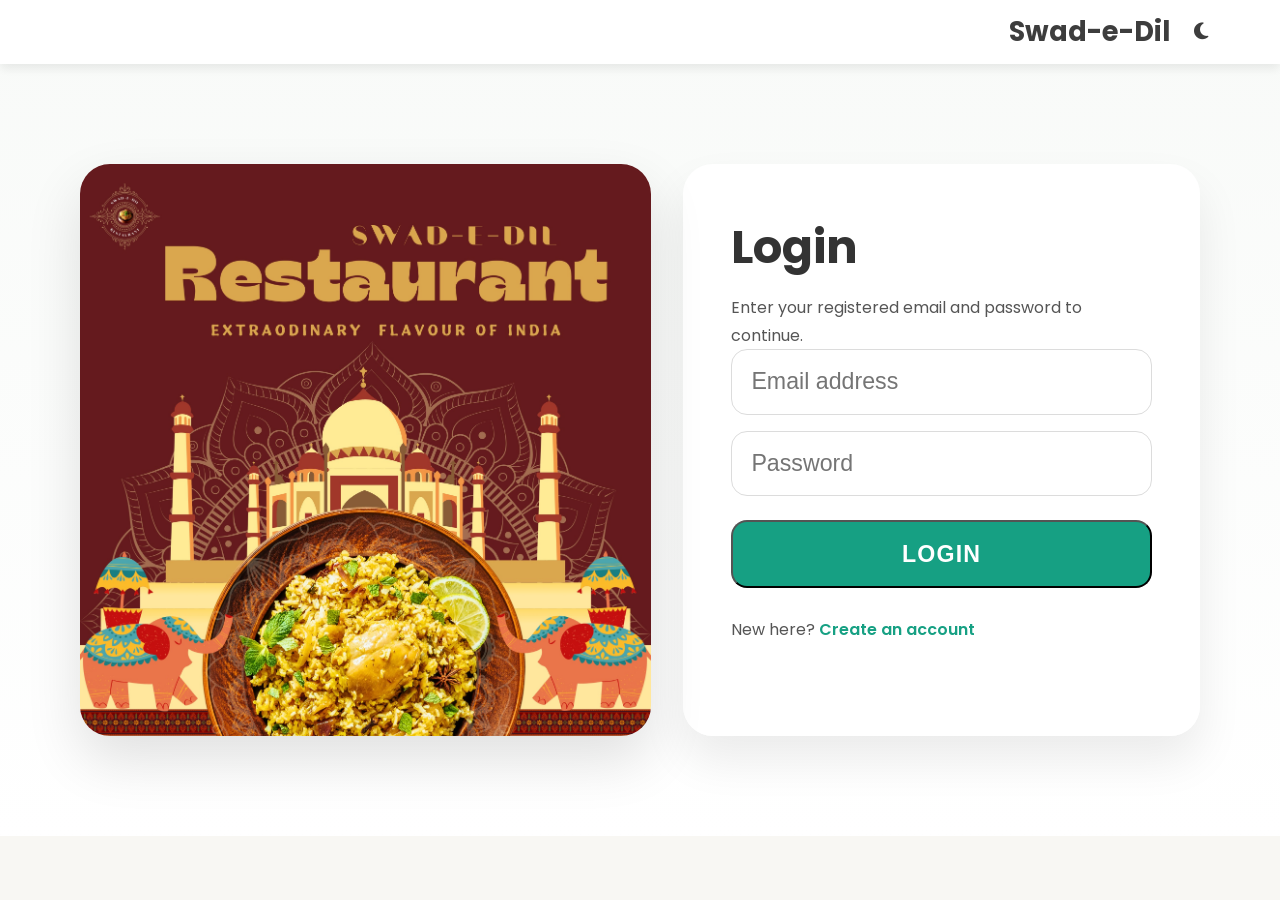
==== commit cb74d8bb: "update the code" ====
--- a/login.html
+++ b/login.html
@@ -25,10 +25,6 @@
         <span class="line line3"></span>
       </label>
       <ul class="menu-items">
-        <li><a href="index.html#home">Home</a></li>
-        <li><a href="index.html#about">About</a></li>
-        <li><a href="index.html#food-menu">Menu</a></li>
-        <li><a href="register.html">Register</a></li>
       </ul>
       <h1 class="logo">Swad-e-Dil</h1>
       <div class="user-actions">
@@ -43,12 +39,7 @@
     <div class="auth-container container">
       <div class="auth-layout">
         <div class="auth-hero">
-          <img src="assets/portfolio banner.jpg" alt="Swad-e-Dil food presentation" />
-          <div class="hero-overlay">
-            <p>Welcome back</p>
-            <h2>Login to Swad-e-Dil</h2>
-            <p>Sign in to access your orders, favorites, and personalized meal recommendations.</p>
-          </div>
+          <img src="assets/Swad-e-dil_poster.jpg" alt="Swad-e-Dil poster" />
         </div>
         <div class="auth-panel">
           <h2>Login</h2>
--- a/css/style.css
+++ b/css/style.css
@@ -116,8 +116,12 @@
 
 .auth-actions {
   display: flex;
-  gap: 0.8rem;
-  align-items: center;
+  gap: 1.2rem;
+  align-items: center;
+}
+
+.auth-actions .btn {
+  margin-top: 0;
 }
 
 .auth-page {
@@ -215,6 +219,16 @@
 .auth-panel form {
   display: grid;
   gap: 1rem;
+}
+
+.auth-panel form .btn {
+  width: 100%;
+  border-radius: 16px;
+  padding: 1.15rem 1.2rem;
+  font-size: 1.45rem;
+  margin-top: 0.5rem;
+  font-weight: 600;
+  letter-spacing: 0.05em;
 }
 
 .auth-panel input {
@@ -252,6 +266,252 @@
   font-weight: 600;
 }
 
+/* ==============================
+   REGISTER PAGE
+============================== */
+.register-page {
+  padding: 84px 0 3rem;
+  min-height: 100vh;
+  background: linear-gradient(135deg, var(--gradient-start) 0%, var(--gradient-end) 100%);
+  display: flex;
+  align-items: center;
+}
+
+.register-container {
+  display: grid;
+  grid-template-columns: 1fr 1.1fr;
+  gap: 2.5rem;
+  align-items: center;
+  width: min(1100px, 100%);
+  margin: 0 auto;
+}
+
+/* Poster (left side) */
+.register-poster {
+  border-radius: 24px;
+  overflow: hidden;
+  box-shadow: 0 24px 55px rgba(0, 0, 0, 0.15);
+  position: sticky;
+  top: 84px;
+  max-height: calc(100vh - 110px);
+}
+
+.register-poster img {
+  width: 100%;
+  height: 100%;
+  object-fit: cover;
+  display: block;
+}
+
+/* Panel (right side) */
+.register-panel {
+  background: var(--card-bg);
+  border-radius: 24px;
+  padding: 2rem 2.2rem;
+  box-shadow: 0 16px 40px var(--shadow-color);
+}
+
+.register-header {
+  margin-bottom: 1.5rem;
+}
+
+.register-header h2 {
+  font-size: 1.9rem;
+  font-weight: 700;
+  color: var(--text-primary);
+  margin-bottom: 0.3rem;
+}
+
+.register-header .form-subtitle {
+  font-size: 0.92rem;
+  margin-bottom: 0;
+}
+
+/* Form groups */
+.form-group {
+  display: flex;
+  flex-direction: column;
+  gap: 0.4rem;
+  margin-bottom: 0.9rem;
+}
+
+.form-group label {
+  font-size: 0.85rem;
+  font-weight: 600;
+  color: var(--text-secondary);
+  display: flex;
+  align-items: center;
+  gap: 0.4rem;
+}
+
+.form-group label i {
+  color: var(--accent-color);
+  width: 14px;
+}
+
+.form-group input[type="text"],
+.form-group input[type="email"],
+.form-group input[type="tel"],
+.form-group input[type="password"] {
+  width: 100%;
+  padding: 0.7rem 1rem;
+  border-radius: 10px;
+  border: 1.5px solid var(--border-color);
+  outline: none;
+  font-size: 0.92rem;
+  font-family: 'Poppins', sans-serif;
+  background: var(--bg-secondary);
+  color: var(--text-primary);
+  transition: border-color 0.25s ease, box-shadow 0.25s ease;
+}
+
+.form-group input:focus {
+  border-color: var(--accent-color);
+  box-shadow: 0 0 0 3px rgba(22, 160, 131, 0.12);
+}
+
+/* Input group (input + button side by side) */
+.input-group {
+  display: flex;
+  gap: 0.5rem;
+  align-items: center;
+}
+
+.input-group input {
+  flex: 1;
+}
+
+.btn-otp {
+  padding: 0.7rem 1.1rem;
+  background: var(--accent-color);
+  color: #fff;
+  border: none;
+  border-radius: 10px;
+  font-size: 0.82rem;
+  font-weight: 600;
+  cursor: pointer;
+  white-space: nowrap;
+  transition: background 0.25s ease, transform 0.15s ease;
+  font-family: 'Poppins', sans-serif;
+}
+
+.btn-otp:hover {
+  background: var(--accent-hover);
+  transform: translateY(-1px);
+}
+
+.btn-otp:disabled {
+  background: #aaa;
+  cursor: not-allowed;
+  transform: none;
+}
+
+.btn-eye {
+  background: none;
+  border: none;
+  cursor: pointer;
+  color: var(--text-muted);
+  font-size: 1rem;
+  padding: 0 0.3rem;
+  transition: color 0.2s ease;
+}
+
+.btn-eye:hover {
+  color: var(--accent-color);
+}
+
+/* Gender radio options */
+.gender-options {
+  display: flex;
+  gap: 0.75rem;
+  flex-wrap: wrap;
+}
+
+.gender-option {
+  display: flex;
+  align-items: center;
+  cursor: pointer;
+}
+
+.gender-option input[type="radio"] {
+  display: none;
+}
+
+.gender-option span {
+  display: flex;
+  align-items: center;
+  gap: 0.4rem;
+  padding: 0.5rem 1.1rem;
+  border: 1.5px solid var(--border-color);
+  border-radius: 50px;
+  font-size: 0.85rem;
+  font-weight: 500;
+  color: var(--text-secondary);
+  background: var(--bg-secondary);
+  transition: all 0.2s ease;
+}
+
+.gender-option input:checked+span {
+  background: var(--accent-color);
+  color: #fff;
+  border-color: var(--accent-color);
+}
+
+.gender-option span i {
+  font-size: 0.85rem;
+}
+
+/* OTP status */
+.otp-status {
+  font-size: 0.82rem;
+  font-weight: 600;
+  margin-top: 0.2rem;
+  display: flex;
+  align-items: center;
+  gap: 0.3rem;
+}
+
+.otp-status.verified {
+  color: #16a34a;
+}
+
+.otp-status.invalid {
+  color: #dc2626;
+}
+
+/* Field errors */
+.field-error {
+  font-size: 0.78rem;
+  color: #dc2626;
+  font-weight: 500;
+  min-height: 1rem;
+}
+
+/* Register submit button */
+.register-submit-btn {
+  width: 100%;
+  padding: 0.8rem;
+  font-size: 1rem;
+  font-weight: 700;
+  border-radius: 12px;
+  border: none;
+  margin-top: 0.5rem;
+  letter-spacing: 0.04em;
+  display: flex;
+  align-items: center;
+  justify-content: center;
+  gap: 0.5rem;
+  transition: background 0.25s ease, transform 0.15s ease;
+}
+
+.register-submit-btn:hover {
+  transform: translateY(-2px);
+}
+
+/* ==============================
+   END REGISTER PAGE
+============================== */
+
 .dashboard-page {
   padding: 10rem 0 4rem 0;
   min-height: 100vh;
@@ -293,8 +553,8 @@
   color: var(--text-primary);
 }
 
-.dashboard-card h3 + p,
-.dashboard-card h3 + ul {
+.dashboard-card h3+p,
+.dashboard-card h3+ul {
   margin-bottom: 1rem;
 }
 
@@ -673,12 +933,12 @@
   display: none;
 }
 
-.payment-option input[type="radio"]:checked + i + span {
+.payment-option input[type="radio"]:checked+i+span {
   color: var(--accent-color);
   font-weight: bold;
 }
 
-.payment-option input[type="radio"]:checked ~ * {
+.payment-option input[type="radio"]:checked~* {
   color: var(--accent-color);
 }
 
@@ -764,50 +1024,76 @@
 
 .navbar-container {
   display: flex;
+  align-items: center;
   justify-content: space-between;
-  align-items: center;
-  flex-wrap: wrap;
+  gap: 1rem;
+  min-height: 64px;
+}
+
+/* LEFT ZONE: Toggler + Cart + Logo */
+.nav-left {
+  display: flex;
+  align-items: center;
   gap: 0.75rem;
-  min-height: 64px;
-}
-
+  flex-shrink: 0;
+}
+
+.logo {
+  font-size: 1.7rem;
+  font-weight: 700;
+  white-space: nowrap;
+  color: var(--text-primary);
+}
+
+/* CENTER ZONE: Nav links */
 .menu-items {
-  order: 2;
-  display: flex;
-  align-items: center;
-  gap: 1.5rem;
-}
-
-.user-actions {
-  display: flex;
-  gap: 0.8rem;
-  align-items: center;
-  flex-wrap: wrap;
-  justify-content: flex-end;
+  display: flex;
+  align-items: center;
+  justify-content: center;
+  gap: 1.6rem;
+  list-style: none;
+  flex: 1;
+  margin: 0;
+  padding: 0;
 }
 
 .menu-items li {
   list-style: none;
-  margin-left: 1.5rem;
-  margin-bottom: 0.5rem;
-  font-size: 1.2rem;
+  font-size: 0.95rem;
 }
 
 .menu-items a {
   text-decoration: none;
   color: var(--text-secondary);
   font-weight: 500;
-  transition: color 0.3s ease-in-out;
-}
-
-.menu-items a:hover {
+  transition: color 0.25s ease;
+  white-space: nowrap;
+}
+
+.menu-items a:hover,
+.menu-items a.active-link {
   color: var(--accent-color);
 }
 
-.logo {
-  order: 1;
-  font-size: 2.3rem;
-  margin-bottom: 0.5rem;
+/* RIGHT ZONE: Auth buttons or Profile */
+.nav-right {
+  display: flex;
+  align-items: center;
+  gap: 0.75rem;
+  flex-shrink: 0;
+}
+
+.nav-profile {
+  display: flex;
+  align-items: center;
+}
+
+/* Keep .user-actions working (used on other pages) */
+.user-actions {
+  display: flex;
+  gap: 1.5rem;
+  align-items: center;
+  justify-content: flex-end;
 }
 
 /* Dark Mode Toggle */
@@ -853,6 +1139,172 @@
   background: #cce7ff;
   color: #004085;
 }
+
+
+/* ==============================
+   CATEGORY SECTION (Types of Food)
+============================== */
+.category-section {
+  padding: 60px 0 70px;
+}
+
+.section-label {
+  font-size: 0.82rem;
+  font-weight: 700;
+  letter-spacing: 0.18em;
+  text-transform: uppercase;
+  color: var(--accent-color);
+  margin-bottom: 0.5rem;
+}
+
+.section-title {
+  font-size: 2.2rem;
+  font-weight: 700;
+  color: var(--text-primary);
+  margin-bottom: 0.5rem;
+}
+
+.category-grid {
+  display: grid;
+  grid-template-columns: repeat(4, 1fr);
+  gap: 1.4rem;
+}
+
+.section-sub {
+  color: var(--text-muted);
+  font-size: 0.97rem;
+  margin-bottom: 2.5rem;
+  max-width: 520px;
+}
+
+/*   grid-template-columns: repeat(4, 1fr);
+  gap: 1.4rem;
+} */
+
+.category-card {
+  background: var(--card-bg);
+  border-radius: 20px;
+  overflow: hidden;
+  box-shadow: 0 8px 24px var(--shadow-color);
+  transition: transform 0.3s ease, box-shadow 0.3s ease;
+  display: flex;
+  flex-direction: column;
+}
+
+.category-card:hover {
+  transform: translateY(-6px);
+  box-shadow: 0 18px 40px var(--shadow-color);
+}
+
+.category-img-wrap {
+  position: relative;
+  width: 100%;
+  height: 200px;
+  overflow: hidden;
+}
+
+.category-img-wrap img {
+  width: 100%;
+  height: 100%;
+  object-fit: cover;
+  display: block;
+  transition: transform 0.4s ease;
+}
+
+.category-card:hover .category-img-wrap img {
+  transform: scale(1.07);
+}
+
+.category-overlay {
+  position: absolute;
+  top: 12px;
+  left: 12px;
+}
+
+.category-tag {
+  display: inline-block;
+  padding: 0.3rem 0.9rem;
+  border-radius: 50px;
+  font-size: 0.75rem;
+  font-weight: 700;
+  text-transform: uppercase;
+  letter-spacing: 0.08em;
+  background: rgba(255, 255, 255, 0.92);
+  color: var(--text-primary);
+  backdrop-filter: blur(4px);
+}
+
+.category-tag.veg-tag {
+  color: #16a34a;
+}
+
+.category-tag.nonveg-tag {
+  color: #dc2626;
+}
+
+.category-tag.thali-tag {
+  color: #d97706;
+}
+
+.category-info {
+  padding: 1.2rem 1.2rem 1.5rem;
+  display: flex;
+  flex-direction: column;
+  flex: 1;
+  gap: 0.5rem;
+}
+
+.category-info h3 {
+  font-size: 1.15rem;
+  font-weight: 700;
+  color: var(--text-primary);
+  margin: 0;
+}
+
+.category-info p {
+  font-size: 0.85rem;
+  color: var(--text-muted);
+  line-height: 1.6;
+  flex: 1;
+}
+
+.category-btn {
+  display: inline-block;
+  text-align: center;
+  padding: 0.55rem 1.2rem;
+  font-size: 0.82rem;
+  font-weight: 600;
+  border-radius: 50px;
+  margin-top: 0;
+  align-self: flex-start;
+  text-decoration: none;
+  transition: background 0.25s ease, transform 0.2s ease;
+}
+
+.category-btn:hover {
+  transform: translateY(-2px);
+}
+
+/* Responsive category grid */
+@media (max-width: 900px) {
+  .category-grid {
+    grid-template-columns: repeat(2, 1fr);
+  }
+}
+
+@media (max-width: 500px) {
+  .category-grid {
+    grid-template-columns: 1fr;
+  }
+
+  .section-title {
+    font-size: 1.7rem;
+  }
+}
+
+/* ==============================
+   END CATEGORY SECTION
+============================== */
 
 /* SHOWCASE SITE */
 .showcase-area {
@@ -1170,7 +1622,8 @@
 }
 
 .favorite-btn.favorited i::before {
-  content: "\f004"; /* solid heart */
+  content: "\f004";
+  /* solid heart */
 }
 
 .favorite-btn i {
@@ -1425,13 +1878,4 @@
   color: #128C7E;
 }
 
-/* MEDIA QUERIES */
-
-
-
-
-
-
-
-
-
+/* MEDIA QUERIES */
